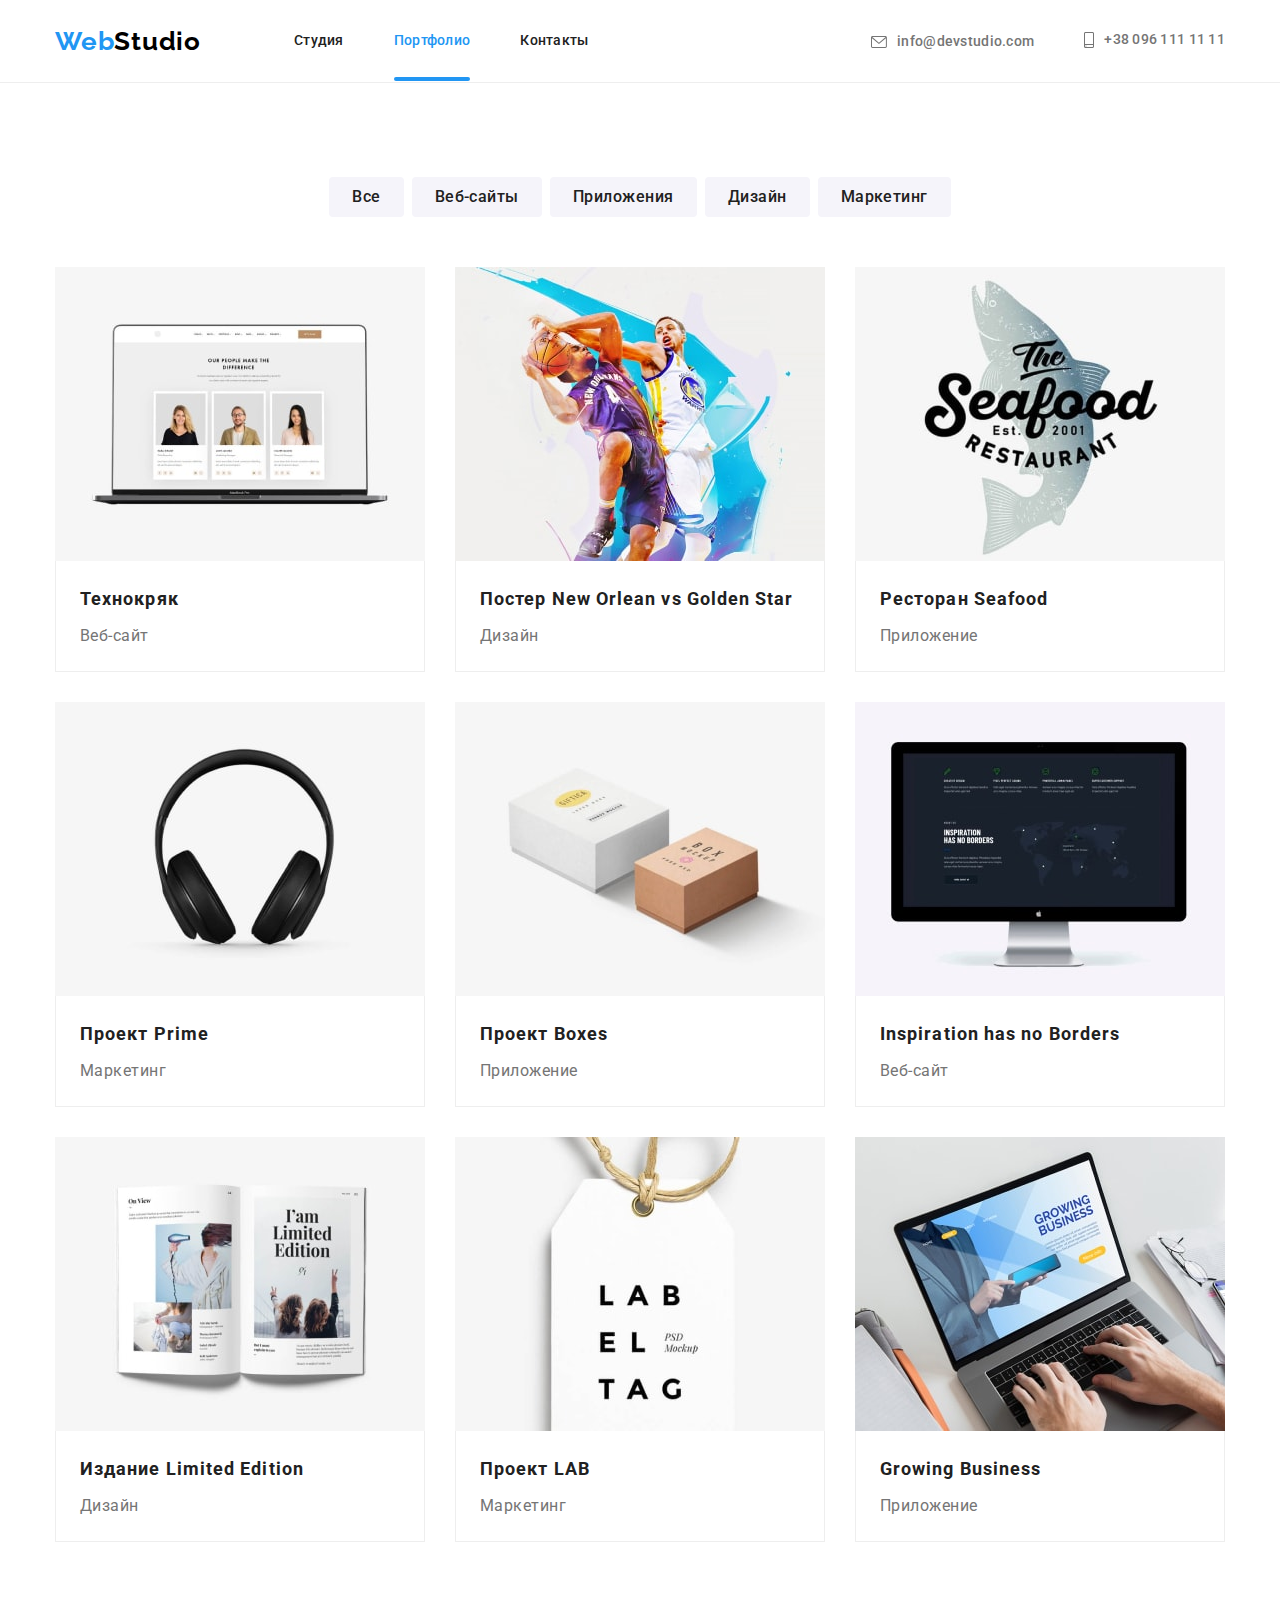
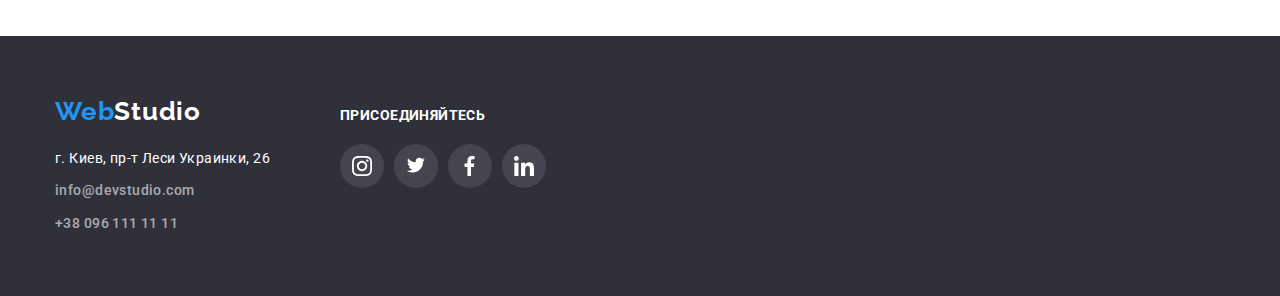
==== portfolio.html @ c717f4ac "created 6th repository" ====
<!DOCTYPE html>
<html lang="ru">
<head>
    <meta charset="UTF-8">
    <meta name="viewport" content="width=device-width, initial-scale=1.0">
    <title>Портфолио</title>
    <link href="https://fonts.googleapis.com/css2?family=Raleway:wght@700&family=Roboto:wght@400;500;700;900&display=swap"
        rel="stylesheet">
    <link rel="stylesheet" href="https://cdnjs.cloudflare.com/ajax/libs/modern-normalize/1.0.0/modern-normalize.min.css">
    <link rel="stylesheet" href="./css/style.css">
</head>
<body>
    <!-- Шапка -->
    <header class="border header">
        <div class="container main-nav">
            <nav class="nav-menu">
                <a href="./index.html" class="logo link"><span class="logo-span">Web</span>Studio</a>
                <ul class="site-nav list">
                    <li class="item"><a href="./index.html" class="link ">Студия</a></li>
                    <li class="item"><a href="./portfolio.html" class="link current">Портфолио</a></li>
                    <li class="item"><a href="" class="link">Контакты</a></li>
                </ul>
            </nav>
            <ul class="auth-nav list">
                <li class="item">
                    <a href="mailto:info@devstudio.com" class="link">
                        <svg class="icon-auth" width="16" height="12">
                            <use href="./img/symbol-defs.svg#icon-envelope"></use>
                        </svg>
                        info@devstudio.com
                    </a>
                </li>
                <li class="item">
                    <a href="tel:+380961111111" class="link">
                        <svg class="icon-auth" width="10" height="16">
                            <use href="./img/symbol-defs.svg#icon-smartphone"></use>
                        </svg>
                        +38 096 111 11 11
                    </a>
                </li>
            </ul>
        </div>
    </header>
    <main>

        <!-- Портфолио -->
        <section class="portfolio">
            <div class="container">
                <h1 class="visually-hidden">Портфолио</h1>
                <!-- Радио-кнопки, которые пока просто кнопки -->
                <ul class="button-items list">
                    <li class="item"><button type="button" class="btn">Все</button></li>
                    <li class="item"><button type="button" class="btn">Веб-сайты</button></li>
                    <li class="item"><button type="button" class="btn">Приложения</button></li>
                    <li class="item"><button type="button" class="btn">Дизайн</button></li>
                    <li class="item"><button type="button" class="btn">Маркетинг</button></li>
                </ul>
                
                <!-- Галерея -->
                <ul class="galery-items list">
                    <li class="item">
                        <a href="" class="card link">
                            <div class="card-thumb">
                                <img src="./img/img-portfolio/project-01.jpg" alt="Технокряк" width="370">
                                <div class="overlay">
                                    <p class="overlay-text">Технокряк это современная площадка распространения коронавируса. Компании используют эту платформу для цифрового
                                        шпионажа и атак на защищённые сервера конкурентов.</p>
                                </div>
                            </div>
                            <div class="galery-names">
                                <h3 class="galery-title">Технокряк</h3>
                                <p class="galery-desc">Веб-сайт</p>
                            </div>
                        </a>
                    </li>
                    <li class="item">
                        <a href="" class="card link">
                            <div class="card-thumb">
                                <img src="./img/img-portfolio/project-02.jpg" alt="Постер New Orlean vs Golden Star" width="370">
                                <div class="overlay">
                                    <p class="overlay-text">Технокряк это современная площадка распространения коронавируса. Компании используют эту
                                        платформу для цифрового
                                        шпионажа и атак на защищённые сервера конкурентов.</p>
                                </div>
                            </div>
                            <div class="galery-names">
                                <h3 class="galery-title">Постер New Orlean vs Golden Star</h3>
                                <p class="galery-desc">Дизайн</p>
                            </div>
                        </a>
                    </li>
                    <li class="item">
                        <a href="" class="card link">
                            <div class="card-thumb">
                                <img src="./img/img-portfolio/project-03.jpg" alt="Ресторан Seafood" width="370">
                                <div class="overlay">
                                    <p class="overlay-text">Технокряк это современная площадка распространения коронавируса. Компании используют эту
                                        платформу для цифрового
                                        шпионажа и атак на защищённые сервера конкурентов.</p>
                                </div>
                            </div>
                            <div class="galery-names">
                                <h3 class="galery-title">Ресторан Seafood</h3>
                                <p class="galery-desc">Приложение</p>
                            </div>
                        </a>
                    </li>
                    <li class="item">
                        <a href="" class="card link">
                            <div class="card-thumb">
                                <img src="./img/img-portfolio/project-04.jpg" alt="Проект Prime" width="370">
                                <div class="overlay">
                                    <p class="overlay-text">Технокряк это современная площадка распространения коронавируса. Компании используют эту
                                        платформу для цифрового
                                        шпионажа и атак на защищённые сервера конкурентов.</p>
                                </div>
                            </div>
                            <div class="galery-names">
                                <h3 class="galery-title">Проект Prime</h3>
                                <p class="galery-desc">Маркетинг</p>
                            </div>
                        </a>
                    </li>
                    <li class="item">
                        <a href="" class="card link">
                            <div class="card-thumb">
                                <img src="./img/img-portfolio/project-05.jpg" alt="Проект Boxes" width="370">
                                <div class="overlay">
                                    <p class="overlay-text">Технокряк это современная площадка распространения коронавируса. Компании используют эту
                                        платформу для цифрового
                                        шпионажа и атак на защищённые сервера конкурентов.</p>
                                </div>
                            </div>
                            <div class="galery-names">
                                <h3 class="galery-title">Проект Boxes</h3>
                                <p class="galery-desc">Приложение</p>
                            </div>
                        </a>
                    </li>
                    <li class="item">
                        <a href="" class="card link">
                            <div class="card-thumb">
                                <img src="./img/img-portfolio/project-06.jpg" alt="Inspiration has no Borders" width="370">
                                <div class="overlay">
                                    <p class="overlay-text">Технокряк это современная площадка распространения коронавируса. Компании используют эту
                                        платформу для цифрового
                                        шпионажа и атак на защищённые сервера конкурентов.</p>
                                </div>
                            </div>
                            <div class="galery-names">
                                <h3 class="galery-title">Inspiration has no Borders</h3>
                                <p class="galery-desc">Веб-сайт</p>
                            </div>
                        </a>
                    </li>
                    <li class="item">
                        <a href="" class="card link">
                            <div class="card-thumb">
                                <img src="./img/img-portfolio/project-07.jpg" alt="Издание Limited Edition" width="370">
                                <div class="overlay">
                                    <p class="overlay-text">Технокряк это современная площадка распространения коронавируса. Компании используют эту
                                        платформу для цифрового
                                        шпионажа и атак на защищённые сервера конкурентов.</p>
                                </div>
                            </div>
                            <div class="galery-names">
                                <h3 class="galery-title">Издание Limited Edition</h3>
                                <p class="galery-desc">Дизайн</p>
                            </div>
                        </a>
                    </li>
                    <li class="item">
                        <a href="" class="card link">
                            <div class="card-thumb">
                                <img src="./img/img-portfolio/project-08.jpg" alt="Проект LAB" width="370">
                                <div class="overlay">
                                    <p class="overlay-text">Технокряк это современная площадка распространения коронавируса. Компании используют эту
                                        платформу для цифрового
                                        шпионажа и атак на защищённые сервера конкурентов.</p>
                                </div>
                            </div>
                            <div class="galery-names">
                                <h3 class="galery-title">Проект LAB</h3>
                                <p class="galery-desc">Маркетинг</p>
                            </div>
                        </a>
                    </li>
                    <li class="item">
                        <a href="" class="card link">
                            <div class="card-thumb">
                                <img src="./img/img-portfolio/project-09.jpg" alt="Growing Business" width="370">
                                <div class="overlay">
                                    <p class="overlay-text">Технокряк это современная площадка распространения коронавируса. Компании используют эту
                                        платформу для цифрового
                                        шпионажа и атак на защищённые сервера конкурентов.</p>
                                </div>
                            </div>
                            <div class="galery-names">
                                <h3 class="galery-title">Growing Business</h3>
                                <p class="galery-desc">Приложение</p>
                            </div>
                        </a>
                    </li>
                </ul>
            </div>
        </section>
    </main>
    <footer class="footer">
        <div class="container infobox">
            <div class="wrapper temporarily">
                <a href="./index.html" class="logo link"><span class="logo-span">Web</span>Studio</a>
                <address class="address">
                    <p class="footer-desc">г. Киев, пр-т Леси Украинки, 26</p>
                    <a href="mailto:info@devstudio.com" class="footer-add link">info@devstudio.com</a>
                    <a href="tel:+380961111111" class="link">+38 096 111 11 11</a>
                </address>
            </div>
            <div class="wrapper">
                <b class="common">присоединяйтесь</b>
                <ul class="socials list">
                    <li class="item">
                        <a href="" class="item-social">
                            <svg class="icon-social" width="20" height="20">
                                <use href="./img/symbol-defs.svg#icon-instagram"></use>
                            </svg>
                        </a>
                    </li>
                    <li class="item">
                        <a href="" class="item-social">
                            <svg class="icon-social" width="20" height="16.25">
                                <use href="./img/symbol-defs.svg#icon-twitter"></use>
                            </svg>
                        </a>
                    </li>
                    <li class="item">
                        <a href="" class="item-social">
                            <svg class="icon-social" width="20" height="20">
                                <use href="./img/symbol-defs.svg#icon-facebook"></use>
                            </svg>
                        </a>
                    </li>
                    <li class="item">
                        <a href="" class="item-social">
                            <svg class="icon-social" width="20" height="20">
                                <use href="./img/symbol-defs.svg#icon-linkedin"></use>
                            </svg>
                        </a>
                    </li>
                </ul>
            </div>
        </div>
    </footer>
</body>
</html>
---- css/style.css ----
:root {
  --primary-text-color: #757575;
  --title-text-color: #212121;
  --accent-color: #2196f3;
  --primary-white-color: #ffffff;
  --accent-bg-color: #f5f4fa;
  --color-black: #000000;
  --general-bg: #2f303a;
}

body {
  background: var(--primary-white-color);
  color: var(--primary-text-color);

  font-family: 'Roboto', sans-serif;
  letter-spacing: 0.03em;
  font-size: 14px;
  line-height: 1.72;
}

/* Утилиты */
img {
  display: block;
  max-width: 100%;
  height: auto;
}

.visually-hidden {
  position: absolute;
  width: 1px;
  height: 1px;
  margin: 1px;
  border: 0;
  padding: 0;
  clip: rect(0 0 0 0);
  overflow: hidden;
}

.list {
  list-style: none;
}

.link {
  text-decoration: none;
}

.title {
  margin: 0;

  color: var(--title-text-color);
  font-weight: 700;
  font-size: 36px;
  line-height: 1.17;
  text-align: center;
  letter-spacing: 0.03em;
}

.container {
  width: 1200px;
  padding-left: 15px;
  padding-right: 15px;
  margin: 0 auto;
}

/* Header */
.border.header {
  border-bottom: 1px solid #eeeeee;
}

.main-nav,
.nav-menu {
  display: flex;
  align-items: center;
}

/* Site-nav */
.site-nav {
  display: flex;
  margin: 0;
  padding: 0;
  margin-left: 93px;
}

.logo {
  color: var(--color-black);
  font-family: 'Raleway', sans-serif;
  font-weight: 700;
  font-size: 26px;
  line-height: 1.19;
  letter-spacing: 0.03em;
}

.logo-span {
  color: var(--accent-color);
}

.site-nav .item:not(:last-child),
.auth-nav .item:not(:last-child) {
  margin-right: 50px;
}

.site-nav .link {
  display: block;
  padding-top: 32px;
  padding-bottom: 32px;

  color: var(--title-text-color);
  font-weight: 500;
  font-size: 14px;
  line-height: 1.14;
  letter-spacing: 0.02em;

  transition: color 250ms cubic-bezier(0.4, 0, 0.2, 1);
}

.site-nav .link.current,
.site-nav .link:hover,
.site-nav .link:focus,
.auth-nav .link:hover,
.auth-nav .link:focus {
  color: var(--accent-color);
}

.site-nav .link.current {
  position: relative;
}

.site-nav .link.current::after {
  position: absolute;
  left: 0;
  bottom: 0;

  content: '';
  display: block;
  width: 100%;
  height: 4px;

  background-color: var(--accent-color);
  border-radius: 2px;
}

/* Auth-nav */
.auth-nav {
  display: flex;
  align-items: baseline;
  margin: 0;
  margin-left: auto;
  padding: 0;
}

.auth-nav .link {
  display: inline-flex;
  padding-top: 32px;
  padding-bottom: 32px;
  align-items: center;

  color: var(--primary-text-color);
  font-weight: 500;
  font-size: 14px;
  line-height: 1.14;
  letter-spacing: 0.02em;

  transition: color 250ms cubic-bezier(0.4, 0, 0.2, 1);
}

.icon-auth {
  margin-right: 10px;
  fill: currentColor;
}

/* Hero */
.hero {
  max-width: 1600px;
  min-height: 600px;
  margin-left: auto;
  margin-right: auto;
  padding-top: 200px;
  padding-bottom: 200px;

  background: var(--general-bg);
  text-align: center;

  background-image: linear-gradient(to right, rgba(47, 48, 58, 0.4), rgba(47, 48, 58, 0.4)), url(../img/bg.jpg);
  background-repeat: no-repeat;
  background-position: center;
  background-size: cover;
}

.hero-title {
  margin: 0;
  margin-bottom: 30px;

  color: var(--primary-white-color);
  font-weight: 900;
  font-size: 44px;
  line-height: 1.36;
  letter-spacing: 0.06em;
  text-transform: uppercase;
}

.hero .button {
  display: inline-block;
  padding: 10px 32px;

  color: var(--primary-white-color);
  font-weight: 700;
  font-size: 16px;
  line-height: 1.87;
  letter-spacing: 0.06em;
  background: var(--accent-color);
  box-shadow: 0px 4px 4px rgba(0, 0, 0, 0.15);
  border-radius: 4px;
}

/* Method */
.method {
  padding-top: 94px;
  padding-bottom: 94px;
}
.method-items {
  display: flex;
  flex-wrap: wrap;
  margin: 0;
  padding: 0;
}

.method-items .item {
  width: 270px;
}

.method-items .item:not(:last-child) {
  margin-right: 30px;
}

.method-items .thumb {
  display: flex;
  justify-content: center;
  align-items: center;

  height: 120px;
  margin-bottom: 30px;
  background: var(--accent-bg-color);
}

.method-subtitle {
  margin: 0;
  margin-bottom: 10px;

  color: var(--title-text-color);
  font-weight: 700;
  font-size: 14px;
  line-height: 1.14;
  letter-spacing: 0.03em;
  text-transform: uppercase;
}

.method-desc {
  margin: 0;
}

/* Works */
.works {
  padding-bottom: 94px;
}

.works-items {
  display: flex;
  margin: 0;
  padding: 0;
}

.work-thumb {
  position: relative;
}

.work-subtitle {
  margin: 0;
  padding: 27px 82px;

  color: var(--primary-white-color);
  font-size: 14px;
  line-height: 1.14;
  text-transform: uppercase;
}

.work-info {
  position: absolute;
  display: flex;
  justify-content: center;

  bottom: 0;
  left: 0;
  width: 100%;

  background-color: rgba(47, 48, 58, 0.8);
}

.works .title {
  margin-bottom: 50px;
}

.works-items .item:not(:last-child) {
  margin-right: 30px;
}

/* Team */
.team {
  padding-top: 94px;
  padding-bottom: 94px;

  background: var(--accent-bg-color);
}
.team .title {
  margin-bottom: 50px;
}

.team-items {
  display: flex;
  margin: 0;
  padding: 0;
}

.team-items > .item {
  background: var(--primary-white-color);
  box-shadow: 0px 1px 3px rgba(0, 0, 0, 0.12), 0px 1px 1px rgba(0, 0, 0, 0.14), 0px 2px 1px rgba(0, 0, 0, 0.2);
  border-radius: 0px 0px 4px 4px;
}

.team-items > .item:not(:last-child) {
  margin-right: 30px;
}

.item-name {
  padding: 30px 32px;

  text-align: center;
}

.team-subtitle {
  margin: 0;
  margin-bottom: 10px;

  color: var(--title-text-color);
  font-weight: 500;
  font-size: 16px;
  line-height: 1.19;
  letter-spacing: 0.03em;
}

.team-desc {
  margin: 0;
  margin-bottom: 16px;

  font-weight: 400;
  font-size: 16px;
  line-height: 1.19;
}

.team-socials {
  display: flex;
  justify-content: space-around;
  align-items: center;
  padding: 0;
}

.item-cocial {
  display: flex;
  justify-content: center;
  align-items: center;
  width: 44px;
  height: 44px;

  color: #afb1b8;
  background-color: transparent;
  border-radius: 50%;

  transition: background-color 250ms cubic-bezier(0.4, 0, 0.2, 1), color 250ms cubic-bezier(0.4, 0, 0.2, 1);
}

.icon-social {
  fill: currentColor;
}

.item-cocial:hover,
.item-cocial:focus {
  background-color: var(--accent-color);
  color: var(--primary-white-color);
}

/* regular-clients */
.regular-clients {
  padding-top: 94px;
  padding-bottom: 94px;
}

.regular-clients .title {
  margin-bottom: 50px;
}

.clients {
  display: flex;

  margin: 0;
  padding: 0;
}

.clients > .item:not(:last-child) {
  margin-right: 30px;
}

.client-link {
  display: flex;
  justify-content: center;
  align-items: center;
  width: 170px;
  height: 90px;
  border: 1px solid #afb1b8;
  border-radius: 4px;
  color: #afb1b8;

  transition: border 250ms cubic-bezier(0.4, 0, 0.2, 1), color 250ms cubic-bezier(0.4, 0, 0.2, 1);
}

.client-link:hover,
.client-link:focus {
  border: 1px solid var(--accent-color);
  color: var(--accent-color);
}

.icon-client {
  fill: currentColor;
}

/* Footer */
.footer {
  padding-top: 60px;
  padding-bottom: 60px;

  background: var(--general-bg);
}

.infobox {
  display: flex;
  align-items: baseline;
}

.temporarily {
  margin-right: 70px;
}

.footer .logo {
  display: inline-block;
  margin-bottom: 20px;

  color: var(--primary-white-color);
}

.address {
  display: flex;
  flex-direction: column;

  color: var(--primary-white-color);
  font-weight: 400;
  font-style: normal;
  font-size: 14px;
  line-height: 1.71;
  letter-spacing: 0.03em;
}

.footer-desc {
  margin: 0;
}

.footer-desc,
.footer-add {
  margin-bottom: 9px;
}

.address .link {
  color: rgba(255, 255, 255, 0.6);

  font-weight: 500;
  font-size: 14px;
  letter-spacing: 0.03em;
}

.socials-links {
  margin-right: 90px;
}

.common {
  display: block;
  margin: 0;
  margin-bottom: 20px;
  color: var(--primary-white-color);
  font-style: normal;
  font-weight: bold;
  font-size: 14px;
  line-height: 1.14;
  letter-spacing: 0.03em;
  text-transform: uppercase;
}

.socials {
  display: flex;
  margin: 0;
  padding: 0;
}

.socials .item-social {
  display: flex;
  justify-content: center;
  align-items: center;
  width: 44px;
  height: 44px;

  color: var(--primary-white-color);
  background-color: rgba(255, 255, 255, 0.1);
  border-radius: 50%;

  transition: background-color 250ms cubic-bezier(0.4, 0, 0.2, 1);
}

.socials .item-social:hover,
.socials .item-social:focus {
  background-color: var(--accent-color);
}

.socials .item:not(:last-child) {
  margin-right: 10px;
}

.email {
  display: block;
  width: 358px;
  padding: 15px;
  border: 1px solid rgba(255, 255, 255, 0.3);
  border-radius: 4px;
  background-color: var(--general-bg);
  color: var(--primary-white-color);
}

.email::placeholder {
  font-style: normal;
  font-weight: 400;
  font-size: 16px;
  line-height: 1.25;
  letter-spacing: 0.03em;
}

/* Portfolio */
.portfolio {
  padding-top: 94px;
  padding-bottom: 94px;
}

.portfolio .button-items {
  display: flex;
  justify-content: center;

  margin: 0;
  margin-bottom: 50px;
  padding: 0;

  /* outline: 2px solid blue; */
}

.button-items .btn {
  padding: 6px 22px;
  color: var(--title-text-color);
  font-family: 'Roboto', sans-serif;
  font-weight: 500;
  font-size: 16px;
  line-height: 1.62;
  text-align: center;
  letter-spacing: 0.03em;
  background: var(--accent-bg-color);
  border-radius: 4px;
  border-width: inherit;
  border: 1px solid transparent;

  transition: background-color 250ms cubic-bezier(0.4, 0, 0.2, 1), color 250ms cubic-bezier(0.4, 0, 0.2, 1),
    box-shadow 250ms cubic-bezier(0.4, 0, 0.2, 1);
}

.button-items .item:not(:last-child) {
  margin-right: 8px;
}

.button-items .btn:hover,
.button-items .btn:focus {
  color: var(--primary-white-color);
  background: var(--accent-color);
  box-shadow: 0px 3px 1px rgba(0, 0, 0, 0.1), 0px 1px 2px rgba(0, 0, 0, 0.08), 0px 2px 2px rgba(0, 0, 0, 0.12);
}

.galery-items {
  display: flex;
  justify-content: center;
  flex-wrap: wrap;
  margin: 0;
  padding: 0;
}

.galery-items .item {
  width: 370px;
}

.galery-items .item:not(:nth-child(3n)) {
  margin-right: 30px;
}

.galery-items .item:not(:nth-last-child(-n + 3)) {
  margin-bottom: 30px;
}

.galery-items .card {
  display: block;

  transition: box-shadow 250ms cubic-bezier(0.4, 0, 0.2, 1);
}

.galery-items .card:hover,
.galery-items .card:focus {
  box-shadow: 0px 4px 4px rgba(0, 0, 0, 0.25);
}

.card-thumb {
  position: relative;

  overflow: hidden;
}

.overlay {
  position: absolute;

  padding: 63px 24px;

  top: 0;
  left: 0;
  width: 100%;
  height: 100%;
  background-color: rgba(33, 150, 243, 0.9);

  transform: translateY(100%);
  transition: transform 250ms cubic-bezier(0.4, 0, 0.2, 1);
}

.overlay-text {
  margin: 0;

  font-style: normal;
  font-weight: 400;
  font-size: 18px;
  line-height: 1.56;

  color: var(--primary-white-color);
}

.galery-items .card:hover .overlay {
  transform: translateY(0);
}

.galery-names {
  padding: 20px 24px;
  border: 1px solid #eeeeee;
  border-top: none;
}

.galery-names .galery-title {
  margin: 0;
  margin-bottom: 4px;

  color: var(--title-text-color);
  font-weight: 700;
  font-size: 18px;
  line-height: 2;
  letter-spacing: 0.06em;
}

.galery-names .galery-desc {
  margin: 0;

  color: var(--primary-text-color);
  font-size: 16px;
  line-height: 1.87;
  letter-spacing: 0.03em;
}

.backdrop {
  position: fixed;
  top: 0;
  left: 0;
  width: 100%;
  height: 100%;

  background-color: rgba(0, 0, 0, 0.2);

  opacity: 1;
  transition: opacity 250ms cubic-bezier(0.4, 0, 0.2, 1);
}

.backdrop.is-hidden {
  opacity: 0;
  pointer-events: none;
}

.backdrop.is-hidden .modal {
  transform: translate(-50%, -50%) scale(0);
}

.modal {
  position: absolute;
  top: 50%;
  left: 50%;

  transform: translate(-50%, -50%) scale(1);
  transition: transform 250ms cubic-bezier(0.4, 0, 0.2, 1);

  padding: 20px;

  width: 528px;
  height: 581px;

  background-color: var(--primary-white-color);
}

.btn-modal {
  position: absolute;
  top: 8px;
  right: 8px;

  width: 30px;
  height: 30px;

  border: 1px solid rgba(0, 0, 0, 0.1);
  border-radius: 50%;

  font-weight: 700;
  text-align: center;
}
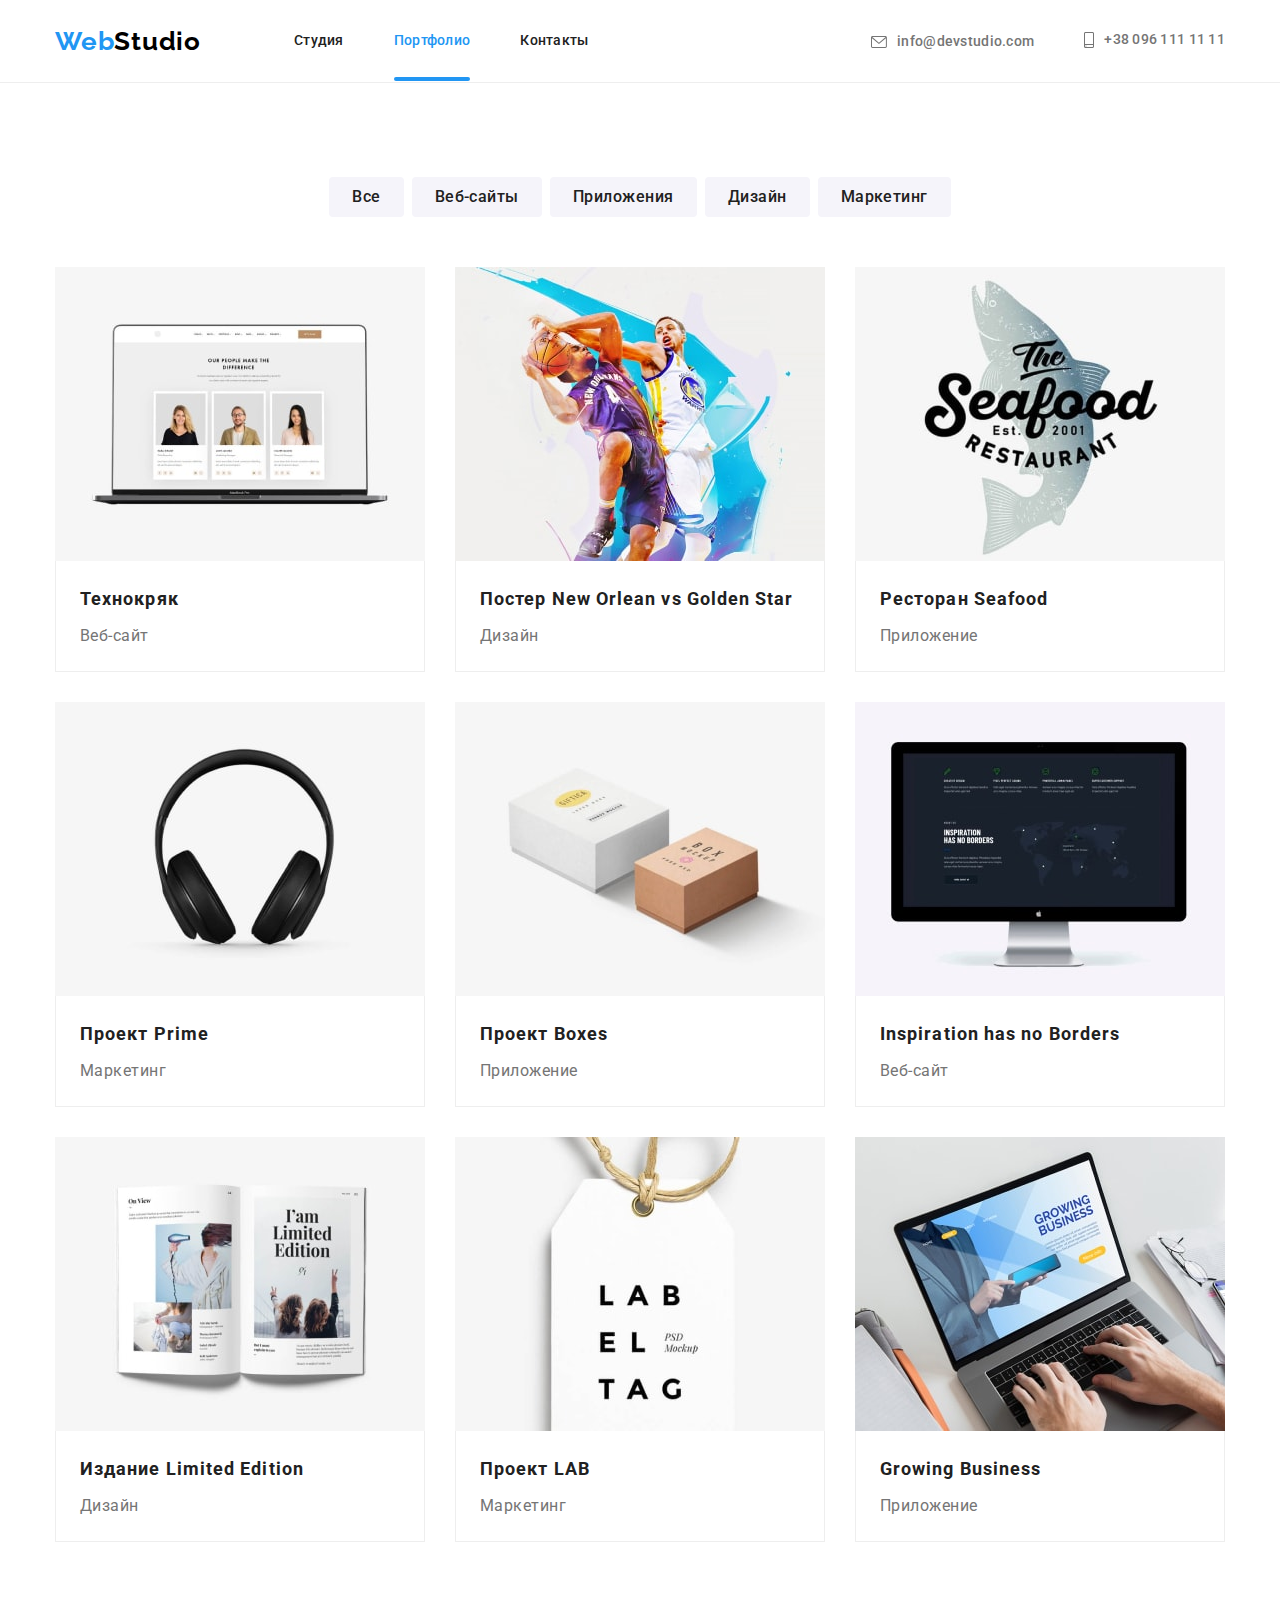
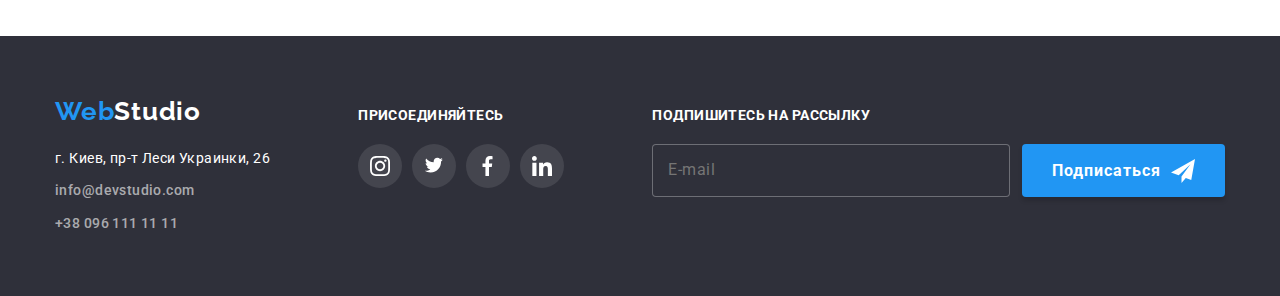
==== commit 1e10660e: "added footer form" ====
--- a/portfolio.html
+++ b/portfolio.html
@@ -248,6 +248,17 @@
                     </li>
                 </ul>
             </div>
+            <div class="wrapper">
+                <b class="common">Подпишитесь на рассылку</b>
+                <form class="mailing">
+                    <input class="email" type="email" name="email" placeholder="E-mail"></input>
+                    <button class="button">Подписаться
+                        <svg class="form-send" width="24" height="24">
+                            <use href="./img/symbol-defs.svg#icon-send"></use>
+                        </svg>
+                    </button>
+                </form>
+            </div>
         </div>
     </footer>
 </body>
--- a/css/style.css
+++ b/css/style.css
@@ -441,12 +441,13 @@
 
 .infobox {
   display: flex;
+  justify-content: space-between;
   align-items: baseline;
 }
 
-.temporarily {
+/* .temporarily {
   margin-right: 70px;
-}
+} */
 
 .footer .logo {
   display: inline-block;
@@ -484,9 +485,9 @@
   letter-spacing: 0.03em;
 }
 
-.socials-links {
-  margin-right: 90px;
-}
+/* .socials-links {
+  margin-right: 93px;
+} */
 
 .common {
   display: block;
@@ -530,9 +531,13 @@
   margin-right: 10px;
 }
 
+.mailing {
+  display: flex;
+}
+
 .email {
-  display: block;
   width: 358px;
+  margin-right: 12px;
   padding: 15px;
   border: 1px solid rgba(255, 255, 255, 0.3);
   border-radius: 4px;
@@ -546,6 +551,25 @@
   font-size: 16px;
   line-height: 1.25;
   letter-spacing: 0.03em;
+}
+
+.mailing .button {
+  display: inline-flex;
+  padding: 10px 28px;
+  align-items: center;
+  color: var(--primary-white-color);
+  font-weight: 700;
+  font-size: 16px;
+  line-height: 1.87;
+  letter-spacing: 0.06em;
+  background: var(--accent-color);
+  box-shadow: 0px 4px 4px rgba(0, 0, 0, 0.15);
+  border-color: transparent;
+  border-radius: 4px;
+}
+
+.form-send {
+  margin-left: 10px;
 }
 
 /* Portfolio */
